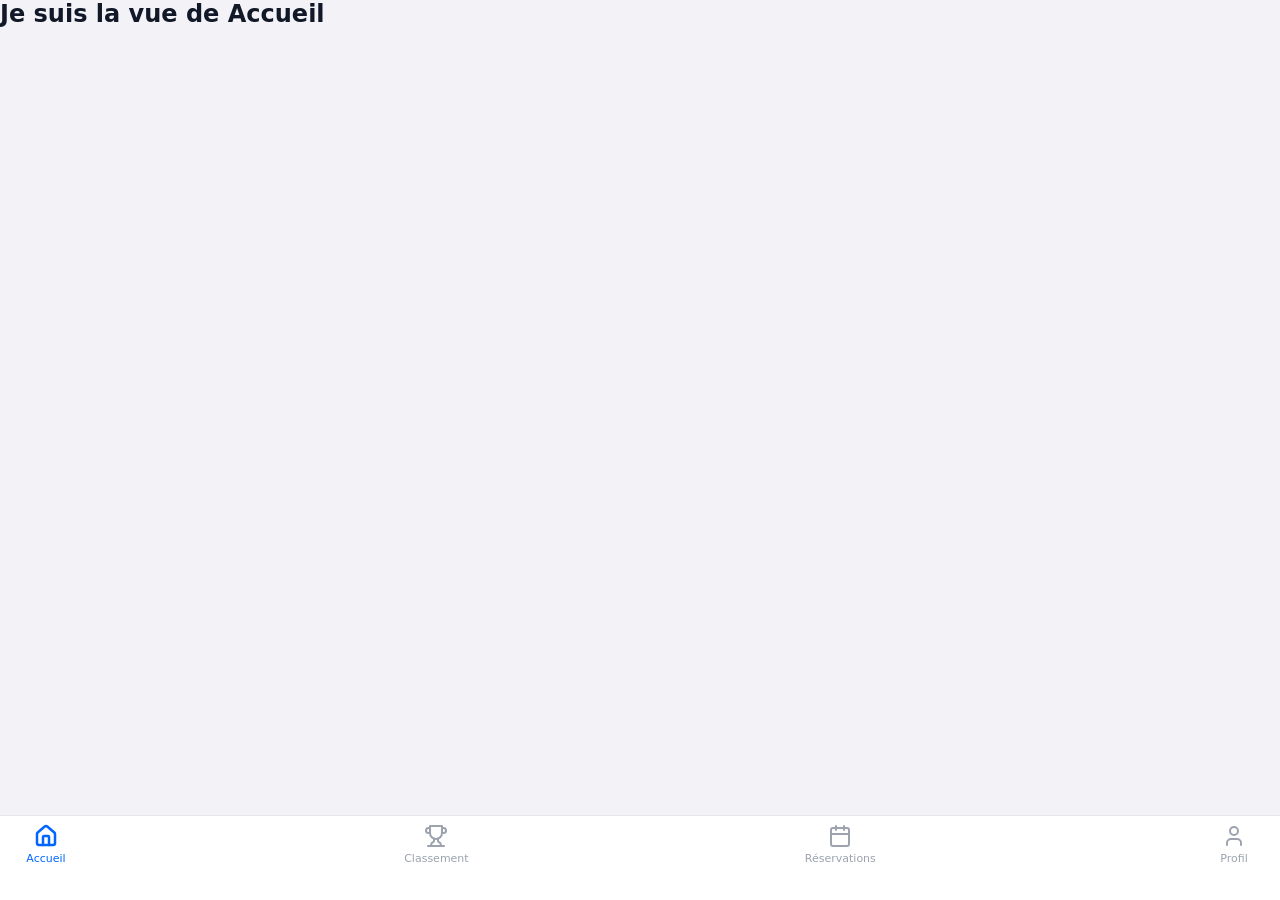
==== index.html @ cd6a135d "me cuesta una banda" ====
<!DOCTYPE html>
<html lang="fr">
<head>
    <meta charset="UTF-8">
    <meta name="viewport" content="width=device-width, initial-scale=1.0">
    <title>Televerie</title>
    <link rel="stylesheet" href="styles/global.css">
    <link rel="stylesheet" href="styles/bottom-nav.css">
    <link rel="stylesheet" href="styles/home.css">
    <link rel="stylesheet" href="styles/profile.css">
    <link rel="stylesheet" href="styles/ranking.css">
    <link rel="stylesheet" href="styles/reservations.css">
</head>
<body>

<main id="app-view-placeholder"></main>

<div id="bottom-nav-placeholder"></div>

<script src="js/app.js"></script>
<script src="js/home.js"></script>
<script src="js/profile.js"></script>
<script src="js/ranking.js"></script>
<script src="js/reservations.js"></script>
</body>
</html>
---- styles/global.css ----
:root {
  /* Brand Colors */
  --color-primary: #0066FF;
  
  /* Backgrounds */
  --color-bg-app: #F2F2F7; 
  --color-bg-surface: #ffffff; 
  
  /* Text */
  --color-text-primary: #111827; 
  --color-text-secondary: #4B5563; 
  
  /* ios native typography */
  --font-family-sans: system-ui, -apple-system, BlinkMacSystemFont, "Segoe UI", Roboto, sans-serif;
  --text-xs: 0.6875rem;
  --text-sm: 0.8125rem;
  --text-base: 0.875rem;
  --text-lg: 1.0625rem;
  --text-xl: 1.375rem;
  --text-2xl: 1.75rem;

  /* Edges */
  --radius-sm: 8px;        
  --radius-md: 14px;       
  --radius-lg: 16px;       
  --radius-xl: 28px;       
  --radius-full: 9999px;   

  /* Spacing */
  --space-1: 0.25rem;  
  --space-2: 0.5rem;   
  --space-3: 0.75rem;  
  --space-4: 1rem;     
  --space-6: 1.5rem;   
  --space-8: 2rem;     

  /* Text Muted */
  --color-text-muted: #9CA3AF;
  
  /* Borders  */
  --color-border-medium: #E5E7EB;


  /* Semantic Colors */
  --color-success: #2ECC71;
  --color-danger: #FF3B30;

  /* Font Weights */
  --font-weight-regular: 400;
  --font-weight-medium: 500;
  --font-weight-semibold: 600;
  --font-weight-bold: 700;

}

* {
    box-sizing: border-box;
    margin: 0;
    padding: 0;
    -webkit-tap-highlight-color: transparent;
}

body {
    background-color: var(--color-bg-app);
    font-family: var(--font-family-sans);
    color: var(--color-text-primary);
    min-height: 100vh;
    user-select: none; 
    -webkit-user-select: none;
    overscroll-behavior-y: none;
}

button {
    min-height: 44px; /* Tamaño mínimo táctil por accesibilidad en Apple */
    min-width: 44px;
    cursor: pointer;
    border: none;
    background: none;
    font-family: inherit;
    color: inherit;
}
---- styles/bottom-nav.css ----
/* css/bottom-nav.css */
.bottom-nav {
    position: fixed;
    bottom: 0;
    left: 0;
    right: 0;
    background-color: rgba(255, 255, 255, 0.95); 
    backdrop-filter: blur(24px);
    -webkit-backdrop-filter: blur(24px);
    border-top: 1px solid var(--color-border-medium);
    padding-top: var(--space-2);
    padding-bottom: var(--space-8); 
    z-index: 50;
}

.bottom-nav__container {
    display: flex;
    align-items: center;
    justify-content: space-between; /* Distribuye hacia los bordes */
    padding-left: var(--space-6);
    padding-right: var(--space-6);
}

.bottom-nav__item {
    display: flex;
    flex-direction: column;
    align-items: center;
    gap: var(--space-1);
    background: transparent;
    border: none;
    cursor: pointer;
    color: var(--color-text-muted); 
    transition: color 0.2s ease;
}

.bottom-nav__item svg {
    width: 24px;
    height: 24px;
}

.bottom-nav__item span {
    font-size: var(--text-xs); 
    font-weight: var(--font-weight-medium);
}

.bottom-nav__item:hover {
    color: var(--color-text-secondary); 
}

.bottom-nav__item--active {
    color: var(--color-primary); 
    font-weight: var(--font-weight-semibold);
}
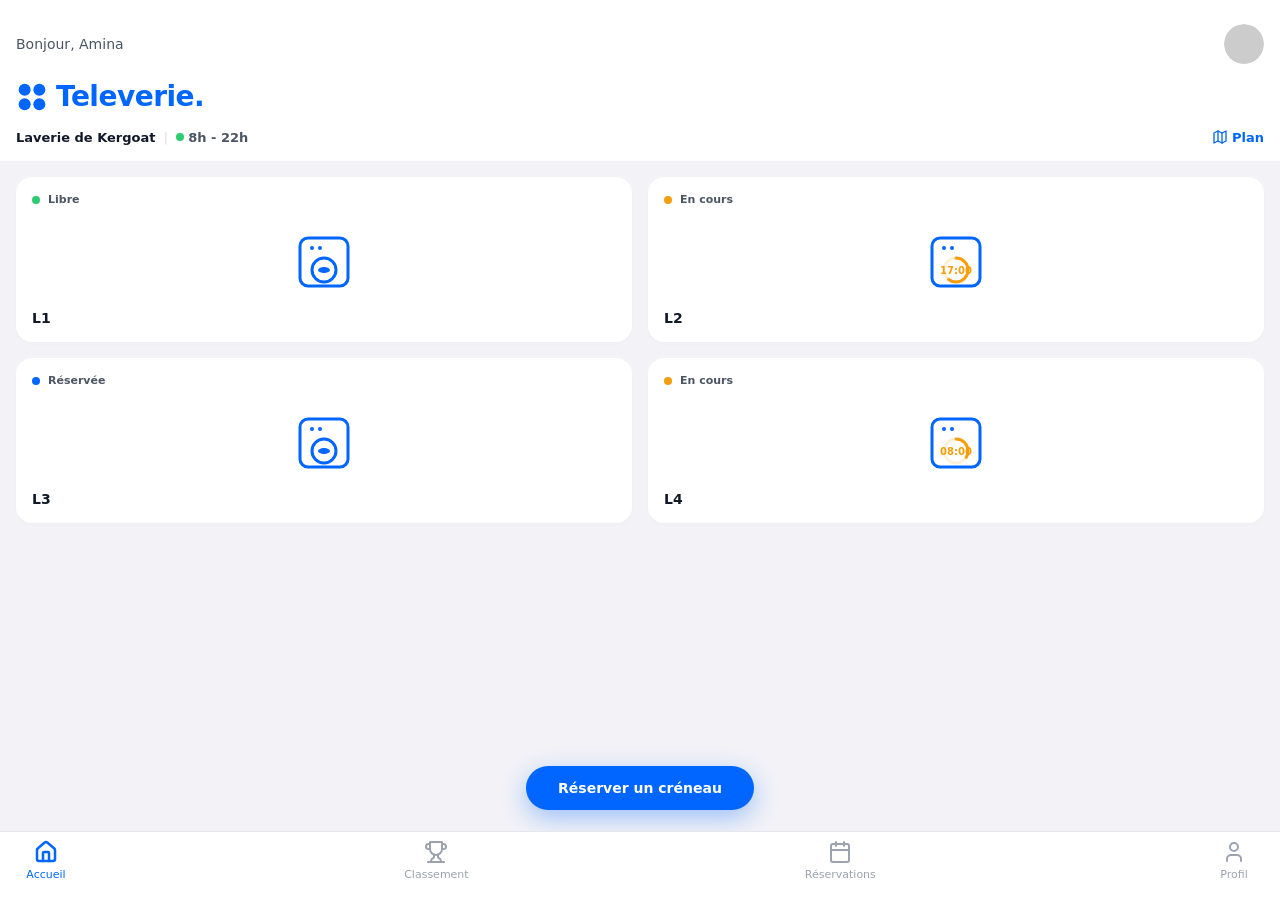
==== commit 4f709d17: "Rankings Tab V1.1" ====
--- a/index.html
+++ b/index.html
@@ -6,10 +6,10 @@
     <title>Televerie</title>
     <link rel="stylesheet" href="styles/global.css">
     <link rel="stylesheet" href="styles/bottom-nav.css">
-    <link rel="stylesheet" href="styles/home.css">
-    <link rel="stylesheet" href="styles/profile.css">
-    <link rel="stylesheet" href="styles/ranking.css">
-    <link rel="stylesheet" href="styles/reservations.css">
+    <link rel="stylesheet" href="styles/views/home.css">
+    <link rel="stylesheet" href="styles/views/profile.css">
+    <link rel="stylesheet" href="styles/views/ranking.css">
+    <link rel="stylesheet" href="styles/views/reservations.css">
 </head>
 <body>
 
@@ -17,10 +17,11 @@
 
 <div id="bottom-nav-placeholder"></div>
 
+<script src="js/views/ranking.js"></script>
 <script src="js/app.js"></script>
-<script src="js/home.js"></script>
-<script src="js/profile.js"></script>
-<script src="js/ranking.js"></script>
-<script src="js/reservations.js"></script>
+<script src="js/views/home.js"></script>
+<script src="js/views/profile.js"></script>
+<script src="js/views/ranking.js"></script>
+<script src="js/views/reservations.js"></script>
 </body>
 </html>
--- a/styles/bottom-nav.css
+++ b/styles/bottom-nav.css
@@ -4,12 +4,14 @@
     bottom: 0;
     left: 0;
     right: 0;
-    background-color: rgba(255, 255, 255, 0.95); 
+    background-color: rgba(255, 255, 255, 0.95);
     backdrop-filter: blur(24px);
     -webkit-backdrop-filter: blur(24px);
     border-top: 1px solid var(--color-border-medium);
+    
+    /* Esto es lo que rellena el espacio en blanco hasta abajo */
     padding-top: var(--space-2);
-    padding-bottom: var(--space-8); 
+    padding-bottom: calc(var(--space-4) + env(safe-area-inset-bottom, 20px)); 
     z-index: 50;
 }
 
--- a/styles/views/home.css
+++ b/styles/views/home.css
@@ -0,0 +1,165 @@
+:root {
+  --color-orange: #F59E0B; 
+}
+
+/* estructura general */
+.view-home {
+  display: flex;
+  flex-direction: column;
+  height: 100vh;
+  padding-bottom: 90px; 
+}
+
+/* -header */
+.home-header {
+  background-color: var(--color-bg-surface);
+  padding: var(--space-6) var(--space-4) var(--space-4);
+  
+}
+
+.header-user {
+  display: flex;
+  justify-content: space-between;
+  align-items: center;
+  margin-bottom: var(--space-4);
+}
+
+.greeting {
+  color: var(--color-text-secondary);
+  font-size: var(--text-base);
+  font-weight: var(--font-weight-medium);
+}
+
+.avatar {
+  width: 40px;
+  height: 40px;
+  border-radius: var(--radius-full);
+  object-fit: cover;
+}
+
+.header-brand {
+  display: flex;
+  align-items: center;
+  gap: var(--space-2);
+  margin-bottom: var(--space-4);
+}
+
+.brand-name {
+  color: var(--color-primary);
+  font-size: var(--text-2xl);
+  font-weight: var(--font-weight-bold);
+  letter-spacing: -0.5px;
+}
+
+.header-location {
+  display: flex;
+  align-items: center;
+  gap: var(--space-2);
+  font-size: var(--text-sm);
+  font-weight: var(--font-weight-semibold);
+  color: var(--color-text-primary);
+}
+
+.location-divider {
+  color: var(--color-border-medium);
+}
+
+.location-time {
+  color: var(--color-text-secondary);
+  display: flex;
+  align-items: center;
+  gap: 4px;
+}
+
+.location-map {
+  margin-left: auto;
+  color: var(--color-primary);
+  text-decoration: none;
+  display: flex;
+  align-items: center;
+  gap: 4px;
+}
+
+/* datos de estado */
+.status-dot {
+  width: 8px;
+  height: 8px;
+  border-radius: var(--radius-full);
+  display: inline-block;
+}
+.dot-green { background-color: var(--color-success); }
+.dot-orange { background-color: var(--color-orange); }
+.dot-blue { background-color: var(--color-primary); }
+
+/* grilla */
+.home-main {
+  background-color: var(--color-bg-app);
+  flex: 1;
+  padding: var(--space-4);
+  position: relative;
+}
+
+.machines-grid {
+  display: grid;
+  grid-template-columns: repeat(2, 1fr);
+  gap: var(--space-4);
+}
+
+.machine-card {
+  background-color: var(--color-bg-surface);
+  border-radius: var(--radius-lg);
+  padding: var(--space-4);
+  display: flex;
+  flex-direction: column;
+  box-shadow: 0 2px 4px rgba(0,0,0,0.02);
+}
+
+.machine-status {
+  display: flex;
+  align-items: center;
+  gap: var(--space-2);
+  font-size: var(--text-xs);
+  font-weight: var(--font-weight-semibold);
+  color: var(--color-text-secondary);
+  margin-bottom: var(--space-6);
+}
+
+.machine-icon {
+  display: flex;
+  justify-content: center;
+  margin-bottom: var(--space-4);
+}
+
+.machine-name {
+  font-size: var(--text-base);
+  font-weight: var(--font-weight-semibold);
+  color: var(--color-text-primary);
+}
+
+/* boton flotante */
+.cta-container {
+  position: fixed;
+  bottom: 90px; 
+  left: 0;
+  width: 100%;
+  display: flex;
+  justify-content: center;
+  pointer-events: none; 
+}
+
+.btn-primary-pill {
+  pointer-events: auto;
+  background-color: var(--color-primary);
+  color: #ffffff;
+  font-size: var(--text-base);
+  font-weight: var(--font-weight-semibold);
+  padding: 14px 32px;
+  border-radius: var(--radius-xl);
+  box-shadow: 0 8px 24px rgba(0, 102, 255, 0.35); 
+  transition: transform 0.1s ease, box-shadow 0.1s ease;
+}
+
+.btn-primary-pill:active {
+  transform: scale(0.96);
+  box-shadow: 0 4px 12px rgba(0, 102, 255, 0.35);
+}
--- a/styles/views/profile.css
+++ b/styles/views/profile.css
@@ -0,0 +1,182 @@
+.profile-container {
+    padding: var(--space-4) var(--space-6) 100px; /* Padding bottom para la navbar */
+    display: flex;
+    flex-direction: column;
+    gap: var(--space-6);
+}
+
+/* Header */
+.profile-header {
+    display: flex;
+    justify-content: space-between;
+    align-items: center;
+    margin-top: var(--space-4);
+}
+.profile-header__subtitle {
+    font-size: var(--text-xs);
+    color: var(--color-text-muted);
+    font-weight: var(--font-weight-bold);
+    letter-spacing: 0.05em;
+}
+.profile-header__title {
+    font-size: var(--text-2xl);
+    font-weight: var(--font-weight-bold);
+    color: var(--color-text-primary);
+}
+.profile-header__bell {
+    background: var(--color-bg-surface);
+    border: 1px solid var(--color-border-medium);
+    border-radius: var(--radius-full);
+    width: 44px;
+    height: 44px;
+    display: flex;
+    align-items: center;
+    justify-content: center;
+    color: var(--color-text-secondary);
+}
+
+/* User Info */
+.profile-user {
+    display: flex;
+    align-items: center;
+    gap: var(--space-4);
+}
+.profile-user__avatar-wrapper {
+    width: 80px;
+    height: 80px;
+    border-radius: var(--radius-full);
+    border: 3px solid var(--color-primary);
+    padding: 2px;
+}
+.profile-user__avatar {
+    width: 100%;
+    height: 100%;
+    border-radius: var(--radius-full);
+    object-fit: cover;
+}
+.profile-user__details {
+    display: flex;
+    flex-direction: column;
+    gap: var(--space-2);
+    flex: 1;
+}
+.profile-user__field {
+    background: var(--color-bg-surface);
+    border: 1px solid rgba(229, 231, 235, 0.5);
+    padding: var(--space-2) var(--space-3);
+    border-radius: var(--radius-md);
+    font-size: var(--text-sm);
+    color: var(--color-text-secondary);
+}
+.profile-user__field--bold {
+    font-weight: var(--font-weight-bold);
+    color: var(--color-text-primary);
+}
+
+/* Score */
+.profile-score {
+    background-color: #f0f7ff; /* Azul muy claro */
+    border-radius: var(--radius-lg);
+    padding: var(--space-4);
+    display: flex;
+    justify-content: space-between;
+    align-items: center;
+}
+.profile-score__label {
+    font-size: var(--text-xs);
+    font-weight: var(--font-weight-bold);
+    color: var(--color-primary);
+    letter-spacing: 0.05em;
+}
+.profile-score__badge {
+    background: var(--color-bg-surface);
+    color: var(--color-primary);
+    font-weight: var(--font-weight-bold);
+    font-size: var(--text-lg);
+    padding: var(--space-2) var(--space-4);
+    border-radius: var(--radius-full);
+    box-shadow: 0 2px 4px rgba(0,0,0,0.05);
+}
+
+/* Ranking */
+.profile-ranking {
+    background: var(--color-bg-surface);
+    border-radius: var(--radius-lg);
+    overflow: hidden;
+    box-shadow: 0 2px 8px rgba(0,0,0,0.02);
+}
+.profile-ranking__item {
+    display: flex;
+    align-items: center;
+    padding: var(--space-3) var(--space-4);
+    gap: var(--space-4);
+    border-bottom: 1px solid var(--color-border-medium);
+}
+.profile-ranking__item:last-child {
+    border-bottom: none;
+}
+.profile-ranking__item--active {
+    background-color: #1a202c; /* Oscuro */
+    color: var(--color-bg-surface);
+}
+.profile-ranking__pos {
+    font-size: var(--text-sm);
+    color: var(--color-text-muted);
+    width: 20px;
+}
+.profile-ranking__img {
+    width: 32px;
+    height: 32px;
+    border-radius: var(--radius-full);
+    object-fit: cover;
+}
+.profile-ranking__name {
+    flex: 1;
+    font-size: var(--text-sm);
+    font-weight: var(--font-weight-medium);
+}
+.profile-ranking__pts {
+    font-size: var(--text-sm);
+    font-weight: var(--font-weight-bold);
+}
+.profile-ranking__item--active .profile-ranking__pts {
+    color: var(--color-bg-surface);
+}
+.text-blue { color: var(--color-primary); }
+
+/* Menu */
+.profile-menu {
+    display: flex;
+    flex-direction: column;
+}
+.profile-menu__item {
+    display: flex;
+    justify-content: space-between;
+    align-items: center;
+    padding: var(--space-4) 0;
+    font-size: var(--text-sm);
+    font-weight: var(--font-weight-medium);
+    color: var(--color-text-secondary);
+    border-bottom: 1px solid var(--color-border-medium);
+    width: 100%;
+}
+.profile-menu__item svg {
+    color: var(--color-text-muted);
+}
+
+/* Logout */
+.profile-logout-wrapper {
+    margin-top: var(--space-4);
+}
+.profile-logout {
+    display: flex;
+    align-items: center;
+    gap: var(--space-3);
+    width: 100%;
+    background: var(--color-bg-surface);
+    padding: var(--space-4);
+    border-radius: var(--radius-lg);
+    font-weight: var(--font-weight-bold);
+    color: var(--color-text-primary);
+    box-shadow: 0 2px 8px rgba(0,0,0,0.02);
+}
--- a/styles/views/ranking.css
+++ b/styles/views/ranking.css
@@ -0,0 +1,198 @@
+.ranking {
+  display: flex;
+  flex-direction: column;
+  height: 100%;
+  padding-bottom: 6rem; /* Espacio para el bottom-nav */
+}
+
+.ranking__header {
+  background-color: var(--color-bg-surface);
+  padding-top: max(var(--space-8), env(safe-area-inset-top)); /* Soporte para el Notch de iOS */
+  padding-bottom: var(--space-6);
+  padding-left: var(--space-6);
+  padding-right: var(--space-6);
+  box-shadow: 0 1px 2px rgba(0, 0, 0, 0.05);
+}
+
+.ranking__title {
+  font-size: var(--text-2xl);
+  font-weight: var(--font-weight-bold);
+  color: var(--color-text-primary);
+}
+
+.ranking__score-section {
+  padding: var(--space-6) var(--space-6) 0 var(--space-6);
+}
+
+.ranking__score-card {
+  background-color: var(--color-bg-surface);
+  border-radius: 20px;
+  padding: var(--space-8);
+  box-shadow: 0 2px 12px rgba(0,0,0,0.05);
+  margin-bottom: var(--space-6);
+  display: flex;
+  flex-direction: column;
+  align-items: center;
+}
+
+.ranking__gauge-container {
+  position: relative;
+  width: 12rem; 
+  height: 12rem;
+  margin-bottom: var(--space-6);
+}
+
+.ranking__gauge-svg {
+  width: 100%;
+  height: 100%;
+  transform: rotate(-90deg);
+}
+
+.ranking__gauge-bg {
+  fill: none;
+  stroke: var(--color-bg-app);
+  stroke-width: 16;
+}
+
+.ranking__gauge-progress {
+  fill: none;
+  stroke: var(--color-primary);
+  stroke-width: 16;
+  stroke-linecap: round;
+  stroke-dasharray: 0 534; 
+  transition: stroke-dasharray 1s ease-out; /* Animación fluida de la barra */
+}
+
+.ranking__score-content {
+  position: absolute;
+  inset: 0;
+  display: flex;
+  flex-direction: column;
+  align-items: center;
+  justify-content: center;
+}
+
+.ranking__score-value {
+  font-size: 3rem; /* Equivalente a 48px */
+  font-weight: var(--font-weight-bold);
+  color: var(--color-text-primary);
+  line-height: 1;
+}
+
+.ranking__score-label {
+  font-size: var(--text-md);
+  color: var(--color-text-muted);
+}
+
+.ranking__score-message {
+  font-size: var(--text-md);
+  color: var(--color-text-secondary);
+  text-align: center;
+}
+
+.ranking__leaderboard {
+  padding: 0 var(--space-6) var(--space-6) var(--space-6);
+}
+
+.ranking__leaderboard-title {
+  font-size: 1.25rem; 
+  font-weight: var(--font-weight-bold);
+  color: var(--color-text-primary);
+  margin-bottom: var(--space-4);
+}
+
+.ranking__list {
+  display: flex;
+  flex-direction: column;
+  gap: var(--space-2);
+}
+
+.ranking__item {
+  border-radius: var(--radius-lg);
+  padding: var(--space-4);
+  display: flex;
+  align-items: center;
+  gap: var(--space-4);
+  background-color: var(--color-bg-surface);
+  box-shadow: 0 2px 12px rgba(0,0,0,0.05);
+  transition: transform 0.2s ease;
+}
+
+.ranking__item--current {
+  background-color: var(--color-text-primary);
+  color: var(--color-bg-surface);
+  box-shadow: 0 4px 16px rgba(0,0,0,0.15);
+}
+
+.ranking__item-badge {
+  flex-shrink: 0;
+  width: 2.5rem; 
+  height: 2.5rem;
+  border-radius: var(--radius-full);
+  display: flex;
+  align-items: center;
+  justify-content: center;
+  font-weight: var(--font-weight-bold);
+  font-size: var(--text-md);
+  background-color: var(--color-bg-app);
+  color: var(--color-text-secondary);
+}
+
+/* Gradientes extraídos del diseño original */
+.ranking__item-badge--1 { background: linear-gradient(135deg, #FFD700 0%, #FFA500 100%); color: white; }
+.ranking__item-badge--2 { background: linear-gradient(135deg, #C0C0C0 0%, #808080 100%); color: white; }
+.ranking__item-badge--3 { background: linear-gradient(135deg, #CD7F32 0%, #8B4513 100%); color: white; }
+.ranking__item-badge--current { background-color: var(--color-primary); color: white; }
+
+.ranking__item-avatar-wrapper {
+  width: 3rem; 
+  height: 3rem;
+  border-radius: var(--radius-full);
+  overflow: hidden;
+  box-shadow: 0 0 0 2px rgba(255,255,255,0.2);
+}
+
+.ranking__item-avatar {
+  width: 100%;
+  height: 100%;
+  object-fit: cover;
+}
+
+.ranking__item-info {
+  flex: 1;
+  min-width: 0;
+}
+
+.ranking__item-name {
+  font-weight: var(--font-weight-semibold);
+  font-size: var(--text-md);
+  white-space: nowrap;
+  overflow: hidden;
+  text-overflow: ellipsis;
+}
+
+.ranking__item:not(.ranking__item--current) .ranking__item-name {
+  color: var(--color-text-primary);
+}
+
+.ranking__item-residence {
+  font-size: var(--text-sm);
+  white-space: nowrap;
+  overflow: hidden;
+  text-overflow: ellipsis;
+  color: var(--color-text-muted);
+}
+
+.ranking__item--current .ranking__item-residence {
+  color: #D1D5DB; 
+}
+
+.ranking__item-score {
+  font-weight: var(--font-weight-bold);
+  font-size: var(--text-lg);
+  color: var(--color-primary);
+}
+
+.ranking__item--current .ranking__item-score {
+  color: var(--color-bg-surface);
+}
--- a/styles/views/reservations.css
+++ b/styles/views/reservations.css
@@ -0,0 +1,404 @@
+.reservations-view {
+    width: 100%;
+    min-height: 100dvh;
+    padding:
+        var(--space-6)
+        var(--space-4)
+        calc(7rem + env(safe-area-inset-bottom, 20px));
+    background-color: var(--color-bg-app);
+}
+
+.reservations-view__content {
+    width: 100%;
+    max-width: 430px;
+    margin: 0 auto;
+}
+
+.reservations-view__header {
+    margin-bottom: var(--space-4);
+}
+
+.reservations-view__title {
+    font-size: var(--text-2xl);
+    line-height: 1.15;
+    font-weight: var(--font-weight-bold);
+    color: var(--color-text-primary);
+}
+
+.reservations-card {
+    background-color: var(--color-bg-surface);
+    border-radius: var(--radius-xl);
+    padding: var(--space-6);
+    box-shadow: 0 8px 24px rgba(17, 24, 39, 0.06);
+}
+
+.reservations-card + .reservations-card {
+    margin-top: var(--space-4);
+}
+
+.reservations-card--highlight {
+    background: linear-gradient(135deg, #0f1f3d 0%, #1f314f 100%);
+    color: #ffffff;
+}
+
+.reservations-card__header {
+    display: flex;
+    align-items: baseline;
+    justify-content: space-between;
+    gap: var(--space-3);
+    margin-bottom: var(--space-4);
+}
+
+.reservations-card__title {
+    font-size: var(--text-xl);
+    line-height: 1.2;
+    font-weight: var(--font-weight-bold);
+    color: var(--color-text-primary);
+}
+
+.reservations-card--highlight .reservations-card__title {
+    color: #ffffff;
+}
+
+.reservations-card__subtitle {
+    flex-shrink: 0;
+    font-size: var(--text-sm);
+    line-height: 1.2;
+    color: var(--color-text-muted);
+}
+
+.reservations-card__eyebrow {
+    display: flex;
+    align-items: center;
+    gap: var(--space-2);
+    margin-bottom: var(--space-3);
+    font-size: var(--text-base);
+    color: rgba(255, 255, 255, 0.78);
+}
+
+.reservations-card__eyebrow-icon {
+    display: inline-flex;
+    width: 18px;
+    height: 18px;
+    color: var(--color-primary);
+    flex-shrink: 0;
+}
+
+.reservations-card__eyebrow-icon svg {
+    width: 100%;
+    height: 100%;
+}
+
+.reservations-card__meta {
+    font-size: var(--text-base);
+    line-height: 1.35;
+    color: rgba(255, 255, 255, 0.78);
+}
+
+.reservations-countdown {
+    display: flex;
+    align-items: flex-end;
+    gap: var(--space-2);
+    margin-bottom: var(--space-3);
+}
+
+.reservations-countdown__value {
+    font-size: clamp(2.5rem, 8vw, 3.4rem);
+    line-height: 0.95;
+    font-weight: 800;
+    letter-spacing: -0.04em;
+}
+
+.reservations-countdown__unit {
+    padding-bottom: 0.45rem;
+    font-size: var(--text-lg);
+    line-height: 1;
+    color: rgba(255, 255, 255, 0.72);
+}
+
+.reservations-calendar {
+    width: 100%;
+}
+
+.reservations-calendar__weekdays,
+.reservations-calendar__grid {
+    display: grid;
+    grid-template-columns: repeat(7, minmax(0, 1fr));
+    gap: 0.375rem;
+}
+
+.reservations-calendar__weekdays {
+    margin-bottom: 0.375rem;
+}
+
+.reservations-calendar__weekdays span {
+    text-align: center;
+    font-size: var(--text-sm);
+    line-height: 1.2;
+    color: var(--color-text-secondary);
+}
+
+.reservations-calendar__empty {
+    aspect-ratio: 1 / 1;
+    width: 100%;
+}
+
+.reservations-calendar__day {
+    width: 100%;
+    max-width: none;
+    min-width: 0;
+    min-height: 0;
+    height: auto;
+    aspect-ratio: 1 / 1;
+    border-radius: 12px;
+    display: inline-flex;
+    align-items: center;
+    justify-content: center;
+    font-size: var(--text-base);
+    font-weight: var(--font-weight-semibold);
+    line-height: 1;
+    color: #26405f;
+    background-color: transparent;
+    transition: transform 0.15s ease, background-color 0.15s ease, color 0.15s ease, box-shadow 0.15s ease;
+}
+
+.reservations-calendar__day:hover:not(:disabled) {
+    transform: translateY(-1px);
+}
+
+.reservations-calendar__day:disabled {
+    cursor: not-allowed;
+}
+
+.reservations-calendar__day.is-selected:not(.is-recommended):not(.is-unavailable) {
+    background-color: #eef2f8;
+    color: var(--color-text-primary);
+    box-shadow: inset 0 0 0 1px #d7deea;
+}
+
+.reservations-calendar__day.is-recommended {
+    background-color: var(--color-primary);
+    color: #ffffff;
+}
+
+.reservations-calendar__day.is-unavailable {
+    background-color: var(--color-danger);
+    color: #ffffff;
+}
+
+.reservations-legend {
+    display: flex;
+    flex-direction: column;
+    gap: var(--space-2);
+    margin-top: var(--space-4);
+    padding-top: var(--space-4);
+    border-top: 1px solid var(--color-border-medium);
+}
+
+.reservations-legend__item {
+    display: flex;
+    align-items: center;
+    gap: var(--space-2);
+    font-size: var(--text-base);
+    line-height: 1.3;
+    color: var(--color-text-secondary);
+}
+
+.reservations-legend__dot {
+    width: 10px;
+    height: 10px;
+    border-radius: 3px;
+    flex-shrink: 0;
+}
+
+.reservations-legend__dot--recommended {
+    background-color: var(--color-primary);
+}
+
+.reservations-legend__dot--unavailable {
+    background-color: var(--color-danger);
+}
+
+.reservations-demand {
+    display: grid;
+    grid-template-columns: repeat(7, minmax(0, 1fr));
+    gap: 0.375rem;
+    align-items: end;
+    min-height: 12.5rem;
+}
+
+.reservations-demand__column {
+    display: flex;
+    flex-direction: column;
+    align-items: center;
+    gap: 0.375rem;
+}
+
+.reservations-demand__value {
+    min-height: 1rem;
+    font-size: var(--text-sm);
+    line-height: 1;
+    color: var(--color-text-muted);
+}
+
+.reservations-demand__bar-wrap {
+    width: 100%;
+    height: 8rem;
+    display: flex;
+    align-items: flex-end;
+    justify-content: center;
+}
+
+.reservations-demand__bar {
+    width: 100%;
+    max-width: 28px;
+    min-height: 18px;
+    border-radius: 12px 12px 0 0;
+    background-color: #dce8ff;
+}
+
+.reservations-demand__bar.is-peak {
+    background-color: var(--color-primary);
+}
+
+.reservations-demand__label {
+    font-size: var(--text-base);
+    line-height: 1;
+    color: var(--color-text-secondary);
+}
+
+.reservations-history {
+    display: flex;
+    flex-direction: column;
+    gap: var(--space-4);
+}
+
+.reservations-history__item {
+    display: grid;
+    grid-template-columns: auto minmax(0, 1fr) auto;
+    gap: var(--space-3);
+    align-items: center;
+}
+
+.reservations-history__icon {
+    width: 42px;
+    height: 42px;
+    border-radius: 9999px;
+    background-color: #f1f3f7;
+    color: #5d677b;
+    display: flex;
+    align-items: center;
+    justify-content: center;
+    flex-shrink: 0;
+}
+
+.reservations-history__icon svg {
+    width: 22px;
+    height: 22px;
+}
+
+.reservations-history__main {
+    min-width: 0;
+}
+
+.reservations-history__title-row {
+    display: flex;
+    align-items: baseline;
+    gap: 0.35rem;
+    flex-wrap: wrap;
+    margin-bottom: 0.25rem;
+}
+
+.reservations-history__machine {
+    font-size: var(--text-lg);
+    line-height: 1.1;
+    font-weight: var(--font-weight-bold);
+    color: var(--color-text-primary);
+}
+
+.reservations-history__duration {
+    font-size: var(--text-base);
+    line-height: 1.2;
+    color: var(--color-text-secondary);
+}
+
+.reservations-history__date {
+    font-size: var(--text-base);
+    line-height: 1.3;
+    color: #7b86a0;
+}
+
+.reservations-history__side {
+    text-align: right;
+    flex-shrink: 0;
+}
+
+.reservations-history__price {
+    margin-bottom: 0.25rem;
+    font-size: var(--text-lg);
+    line-height: 1.1;
+    font-weight: var(--font-weight-bold);
+    color: var(--color-text-primary);
+}
+
+.reservations-history__status {
+    display: inline-flex;
+    align-items: center;
+    gap: 0.25rem;
+    font-size: var(--text-base);
+    line-height: 1.2;
+    font-weight: var(--font-weight-semibold);
+}
+
+.reservations-history__status svg {
+    width: 16px;
+    height: 16px;
+}
+
+.reservations-history__status.is-done {
+    color: var(--color-success);
+}
+
+.reservations-history__status.is-cancelled {
+    color: var(--color-danger);
+}
+
+@media (max-width: 390px) {
+    .reservations-view {
+        padding-left: 0.875rem;
+        padding-right: 0.875rem;
+    }
+
+    .reservations-card {
+        padding: 1.125rem;
+    }
+
+    .reservations-card__title {
+        font-size: 1.25rem;
+    }
+
+    .reservations-card__subtitle {
+        font-size: 0.75rem;
+    }
+
+    .reservations-calendar__weekdays,
+    .reservations-calendar__grid,
+    .reservations-demand {
+        gap: 0.25rem;
+    }
+
+    .reservations-history__item {
+        grid-template-columns: 38px minmax(0, 1fr) auto;
+        gap: 0.625rem;
+    }
+
+    .reservations-history__icon {
+        width: 38px;
+        height: 38px;
+    }
+
+    .reservations-history__icon svg {
+        width: 20px;
+        height: 20px;
+    }
+}
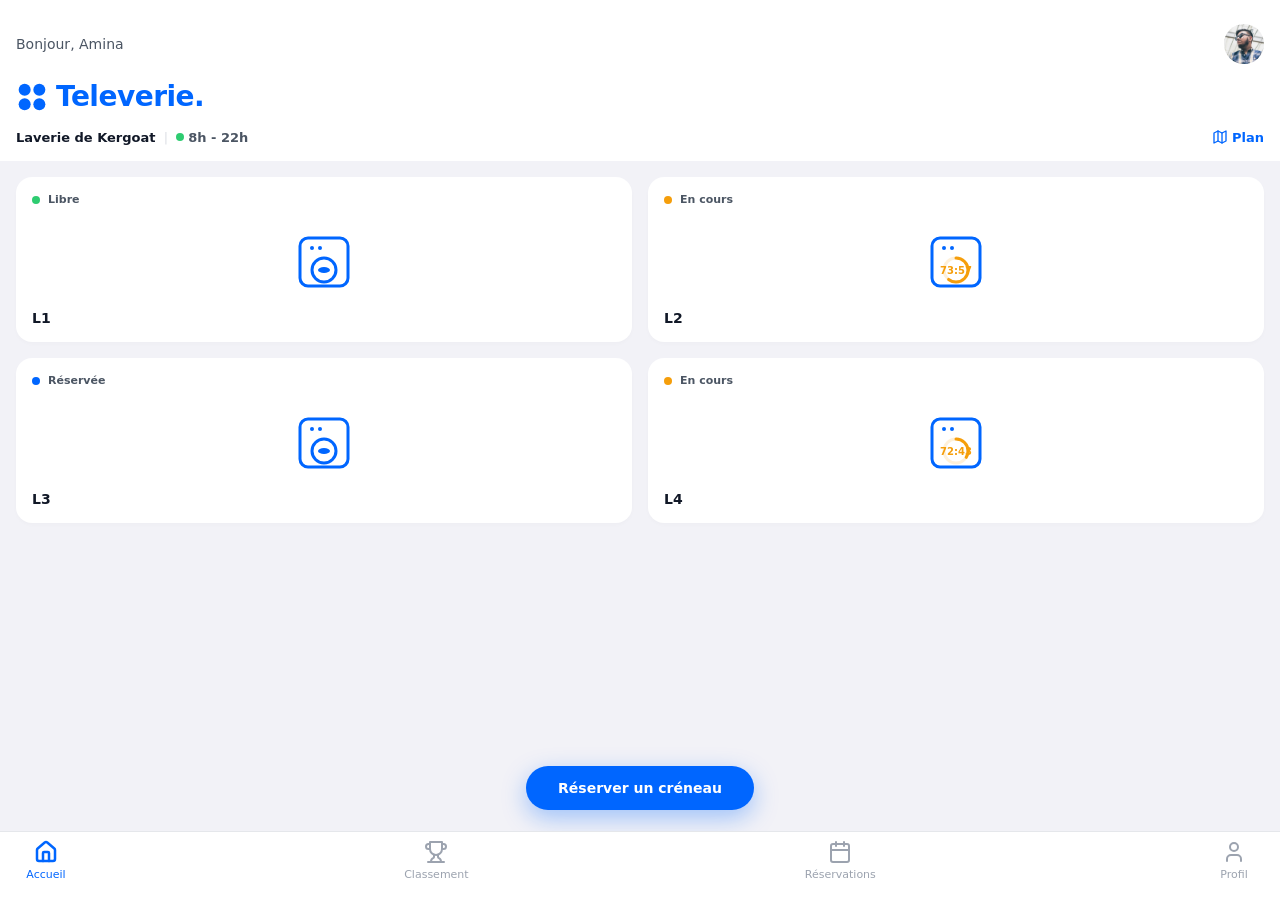
==== commit fb949bd7: "index y app cambiados" ====
--- a/index.html
+++ b/index.html
@@ -4,6 +4,7 @@
     <meta charset="UTF-8">
     <meta name="viewport" content="width=device-width, initial-scale=1.0">
     <title>Televerie</title>
+
     <link rel="stylesheet" href="styles/global.css">
     <link rel="stylesheet" href="styles/bottom-nav.css">
     <link rel="stylesheet" href="styles/views/home.css">
@@ -12,16 +13,14 @@
     <link rel="stylesheet" href="styles/views/reservations.css">
 </head>
 <body>
+    <main id="app-view-placeholder"></main>
+    <div id="bottom-nav-placeholder"></div>
 
-<main id="app-view-placeholder"></main>
-
-<div id="bottom-nav-placeholder"></div>
-
-<script src="js/views/ranking.js"></script>
-<script src="js/app.js"></script>
-<script src="js/views/home.js"></script>
-<script src="js/views/profile.js"></script>
-<script src="js/views/ranking.js"></script>
-<script src="js/views/reservations.js"></script>
+    <script src="js/views/home.js"></script>
+    <script src="js/views/profile.js"></script>
+    <script src="js/views/ranking.js"></script>
+    <script src="js/services/reservations.service.js"></script>
+    <script src="js/views/reservations.js"></script>
+    <script src="js/app.js"></script>
 </body>
-</html>
+</html>
--- a/styles/global.css
+++ b/styles/global.css
@@ -78,4 +78,14 @@
     background: none;
     font-family: inherit;
     color: inherit;
-}+}
+
+/* Ocultar la barra de desplazamiento globalmente */
+* {
+    -ms-overflow-style: none;  /* Para Internet Explorer y Edge antiguo */
+    scrollbar-width: none;     /* Para Firefox */
+}
+
+*::-webkit-scrollbar {
+    display: none;             /* Para Chrome, Safari, Opera y navegadores móviles */
+}
--- a/styles/views/reservations.css
+++ b/styles/views/reservations.css
@@ -1,3 +1,7 @@
+body.reservations-modal-open {
+    overflow: hidden;
+}
+
 .reservations-view {
     width: 100%;
     min-height: 100dvh;
@@ -41,6 +45,10 @@
     color: #ffffff;
 }
 
+.reservations-card--clickable {
+    cursor: pointer;
+}
+
 .reservations-card__header {
     display: flex;
     align-items: baseline;
@@ -56,15 +64,12 @@
     color: var(--color-text-primary);
 }
 
-.reservations-card--highlight .reservations-card__title {
-    color: #ffffff;
-}
-
 .reservations-card__subtitle {
     flex-shrink: 0;
     font-size: var(--text-sm);
     line-height: 1.2;
     color: var(--color-text-muted);
+    text-transform: capitalize;
 }
 
 .reservations-card__eyebrow {
@@ -102,6 +107,10 @@
     margin-bottom: var(--space-3);
 }
 
+.reservations-countdown.is-empty {
+    align-items: center;
+}
+
 .reservations-countdown__value {
     font-size: clamp(2.5rem, 8vw, 3.4rem);
     line-height: 0.95;
@@ -109,6 +118,12 @@
     letter-spacing: -0.04em;
 }
 
+.reservations-countdown.is-empty .reservations-countdown__value {
+    font-size: clamp(1.5rem, 6vw, 2rem);
+    line-height: 1.2;
+    letter-spacing: -0.02em;
+}
+
 .reservations-countdown__unit {
     padding-bottom: 0.45rem;
     font-size: var(--text-lg);
@@ -121,33 +136,46 @@
 }
 
 .reservations-calendar__weekdays,
-.reservations-calendar__grid {
+.reservations-calendar__grid,
+.reservations-picker__weekdays,
+.reservations-picker__calendar-grid {
     display: grid;
     grid-template-columns: repeat(7, minmax(0, 1fr));
     gap: 0.375rem;
 }
 
-.reservations-calendar__weekdays {
+.reservations-calendar__weekdays,
+.reservations-picker__weekdays {
     margin-bottom: 0.375rem;
 }
 
-.reservations-calendar__weekdays span {
+.reservations-calendar__weekdays span,
+.reservations-picker__weekdays span {
     text-align: center;
     font-size: var(--text-sm);
     line-height: 1.2;
     color: var(--color-text-secondary);
 }
 
-.reservations-calendar__empty {
+.reservations-calendar__empty,
+.reservations-picker__calendar-empty {
     aspect-ratio: 1 / 1;
     width: 100%;
 }
 
-.reservations-calendar__day {
-    width: 100%;
-    max-width: none;
+.reservations-calendar__day,
+.reservations-picker__day,
+.reservations-time-slots__item,
+.reservations-picker__month-button,
+.reservations-button,
+.reservations-modal__close {
     min-width: 0;
     min-height: 0;
+}
+
+.reservations-calendar__day {
+    width: 100%;
+    max-width: none;
     height: auto;
     aspect-ratio: 1 / 1;
     border-radius: 12px;
@@ -166,10 +194,6 @@
     transform: translateY(-1px);
 }
 
-.reservations-calendar__day:disabled {
-    cursor: not-allowed;
-}
-
 .reservations-calendar__day.is-selected:not(.is-recommended):not(.is-unavailable) {
     background-color: #eef2f8;
     color: var(--color-text-primary);
@@ -184,6 +208,11 @@
 .reservations-calendar__day.is-unavailable {
     background-color: var(--color-danger);
     color: #ffffff;
+}
+
+.reservations-calendar__day.is-past {
+    color: #c2c8d3;
+    cursor: default;
 }
 
 .reservations-legend {
@@ -363,14 +392,347 @@
     color: var(--color-danger);
 }
 
+.reservations-modal-layer {
+    position: fixed;
+    inset: 0;
+    z-index: 200;
+    display: flex;
+    align-items: center;
+    justify-content: center;
+    padding: var(--space-4);
+}
+
+.reservations-modal-layer__backdrop {
+    position: absolute;
+    inset: 0;
+    background: rgba(15, 23, 42, 0.18);
+    backdrop-filter: blur(18px);
+    -webkit-backdrop-filter: blur(18px);
+}
+
+.reservations-modal {
+    position: relative;
+    width: min(100%, 420px);
+    max-height: min(88dvh, 760px);
+    overflow: auto;
+    background: rgba(255, 255, 255, 0.95);
+    border-radius: 28px;
+    box-shadow: 0 20px 48px rgba(15, 23, 42, 0.18);
+    z-index: 1;
+    padding: 10px var(--space-4) var(--space-4);
+}
+
+.reservations-modal--booking {
+    padding-bottom: var(--space-4);
+}
+
+.reservations-modal__handle {
+    width: 44px;
+    height: 5px;
+    border-radius: 9999px;
+    background: #d6dae3;
+    margin: 0 auto 14px;
+}
+
+.reservations-modal__header {
+    display: flex;
+    align-items: center;
+    justify-content: space-between;
+    gap: var(--space-3);
+    margin-bottom: var(--space-4);
+}
+
+.reservations-modal__title {
+    font-size: 1.25rem;
+    line-height: 1.2;
+    font-weight: var(--font-weight-bold);
+    color: var(--color-text-primary);
+}
+
+.reservations-modal__close {
+    width: 38px;
+    height: 38px;
+    border-radius: 9999px;
+    background: #f1f3f7;
+    color: #7b8494;
+    font-size: 1.75rem;
+    line-height: 1;
+    display: inline-flex;
+    align-items: center;
+    justify-content: center;
+}
+
+.reservations-modal__body {
+    display: flex;
+    flex-direction: column;
+    gap: var(--space-6);
+}
+
+.reservations-modal__footer {
+    display: grid;
+    grid-template-columns: repeat(2, minmax(0, 1fr));
+    gap: var(--space-3);
+    margin-top: var(--space-6);
+}
+
+.reservations-modal__footer:empty {
+    display: none;
+}
+
+.reservations-button {
+    width: 100%;
+    border-radius: 16px;
+    padding: 0.95rem 1rem;
+    font-size: var(--text-lg);
+    font-weight: var(--font-weight-bold);
+    line-height: 1.1;
+    transition: transform 0.15s ease, opacity 0.15s ease;
+}
+
+.reservations-button:hover:not(:disabled) {
+    transform: translateY(-1px);
+}
+
+.reservations-button:disabled {
+    opacity: 0.55;
+    cursor: not-allowed;
+}
+
+.reservations-button--ghost {
+    background: #f1f3f7;
+    color: var(--color-text-primary);
+}
+
+.reservations-button--primary {
+    background: var(--color-primary);
+    color: #ffffff;
+}
+
+.reservations-button--danger {
+    background: var(--color-danger);
+    color: #ffffff;
+}
+
+.reservations-detail {
+    display: flex;
+    flex-direction: column;
+    gap: var(--space-4);
+}
+
+.reservations-detail__empty {
+    background: #f7f8fb;
+    border-radius: 20px;
+    padding: var(--space-6);
+    text-align: center;
+}
+
+.reservations-detail__empty-title {
+    font-size: var(--text-lg);
+    font-weight: var(--font-weight-bold);
+    color: var(--color-text-primary);
+    margin-bottom: var(--space-2);
+}
+
+.reservations-detail__empty-text {
+    font-size: var(--text-base);
+    line-height: 1.4;
+    color: var(--color-text-secondary);
+}
+
+.reservations-detail__card {
+    background: #f7f8fb;
+    border-radius: 20px;
+    padding: var(--space-4);
+}
+
+.reservations-detail__headline {
+    font-size: 1.3rem;
+    line-height: 1.2;
+    font-weight: var(--font-weight-bold);
+    color: var(--color-text-primary);
+    margin-bottom: var(--space-2);
+}
+
+.reservations-detail__subheadline {
+    font-size: var(--text-base);
+    color: var(--color-text-secondary);
+    line-height: 1.4;
+}
+
+.reservations-detail__rows {
+    display: flex;
+    flex-direction: column;
+    gap: var(--space-3);
+}
+
+.reservations-detail__row {
+    display: flex;
+    align-items: center;
+    justify-content: space-between;
+    gap: var(--space-3);
+    padding-bottom: var(--space-3);
+    border-bottom: 1px solid var(--color-border-medium);
+}
+
+.reservations-detail__row:last-child {
+    padding-bottom: 0;
+    border-bottom: none;
+}
+
+.reservations-detail__label {
+    font-size: var(--text-base);
+    color: var(--color-text-secondary);
+}
+
+.reservations-detail__value {
+    font-size: var(--text-base);
+    font-weight: var(--font-weight-semibold);
+    color: var(--color-text-primary);
+    text-align: right;
+}
+
+.reservations-picker {
+    display: flex;
+    flex-direction: column;
+    gap: var(--space-3);
+}
+
+.reservations-picker__title {
+    font-size: 1.1rem;
+    line-height: 1.2;
+    font-weight: var(--font-weight-bold);
+    color: var(--color-text-primary);
+}
+
+.reservations-picker__calendar {
+    background: #f7f8fb;
+    border-radius: 20px;
+    padding: var(--space-4);
+    touch-action: pan-y;
+}
+
+.reservations-picker__month-row {
+    display: grid;
+    grid-template-columns: 40px 1fr 40px;
+    align-items: center;
+    gap: var(--space-2);
+    margin-bottom: var(--space-3);
+}
+
+.reservations-picker__month-label {
+    text-align: center;
+    font-size: var(--text-lg);
+    font-weight: var(--font-weight-bold);
+    color: var(--color-text-primary);
+    text-transform: capitalize;
+}
+
+.reservations-picker__month-button {
+    width: 40px;
+    height: 40px;
+    border-radius: 9999px;
+    background: #eef2f8;
+    color: var(--color-text-primary);
+    font-size: 1.4rem;
+    display: inline-flex;
+    align-items: center;
+    justify-content: center;
+}
+
+.reservations-picker__month-button:disabled {
+    opacity: 0.4;
+    cursor: not-allowed;
+}
+
+.reservations-picker__day {
+    width: 100%;
+    aspect-ratio: 1 / 1;
+    border-radius: 12px;
+    display: inline-flex;
+    align-items: center;
+    justify-content: center;
+    font-size: var(--text-base);
+    font-weight: var(--font-weight-semibold);
+    color: #5f687a;
+    background: transparent;
+}
+
+.reservations-picker__day.is-today {
+    background: #ebeff5;
+    color: var(--color-text-primary);
+}
+
+.reservations-picker__day.is-selected {
+    background: var(--color-primary);
+    color: #ffffff;
+}
+
+.reservations-picker__day.is-disabled {
+    color: #c9ced8;
+    cursor: not-allowed;
+}
+
+.reservations-time-slots {
+    display: grid;
+    grid-template-columns: repeat(4, minmax(0, 1fr));
+    gap: 0.625rem;
+}
+
+.reservations-time-slots__item {
+    width: 100%;
+    padding: 0.9rem 0.25rem;
+    border-radius: 14px;
+    background: #f1f3f7;
+    color: #646d7d;
+    font-size: var(--text-base);
+    font-weight: var(--font-weight-semibold);
+    line-height: 1;
+    text-align: center;
+}
+
+.reservations-time-slots__item.is-selected {
+    background: var(--color-primary);
+    color: #ffffff;
+}
+
+.reservations-time-slots__item.is-booked {
+    background: var(--color-danger);
+    color: #ffffff;
+    cursor: not-allowed;
+}
+
+.reservations-time-slots__item.is-disabled {
+    background: #eceff4;
+    color: #b7bfcc;
+    cursor: not-allowed;
+}
+
+.reservations-time-slots__empty {
+    grid-column: 1 / -1;
+    font-size: var(--text-base);
+    line-height: 1.4;
+    color: var(--color-text-secondary);
+    background: #f7f8fb;
+    border-radius: 16px;
+    padding: var(--space-4);
+    text-align: center;
+}
+
 @media (max-width: 390px) {
     .reservations-view {
         padding-left: 0.875rem;
         padding-right: 0.875rem;
     }
 
+    .reservations-card,
+    .reservations-modal {
+        padding-left: 1.125rem;
+        padding-right: 1.125rem;
+    }
+
     .reservations-card {
-        padding: 1.125rem;
+        padding-top: 1.125rem;
+        padding-bottom: 1.125rem;
     }
 
     .reservations-card__title {
@@ -383,8 +745,14 @@
 
     .reservations-calendar__weekdays,
     .reservations-calendar__grid,
-    .reservations-demand {
+    .reservations-demand,
+    .reservations-picker__weekdays,
+    .reservations-picker__calendar-grid {
         gap: 0.25rem;
+    }
+
+    .reservations-time-slots {
+        grid-template-columns: repeat(3, minmax(0, 1fr));
     }
 
     .reservations-history__item {
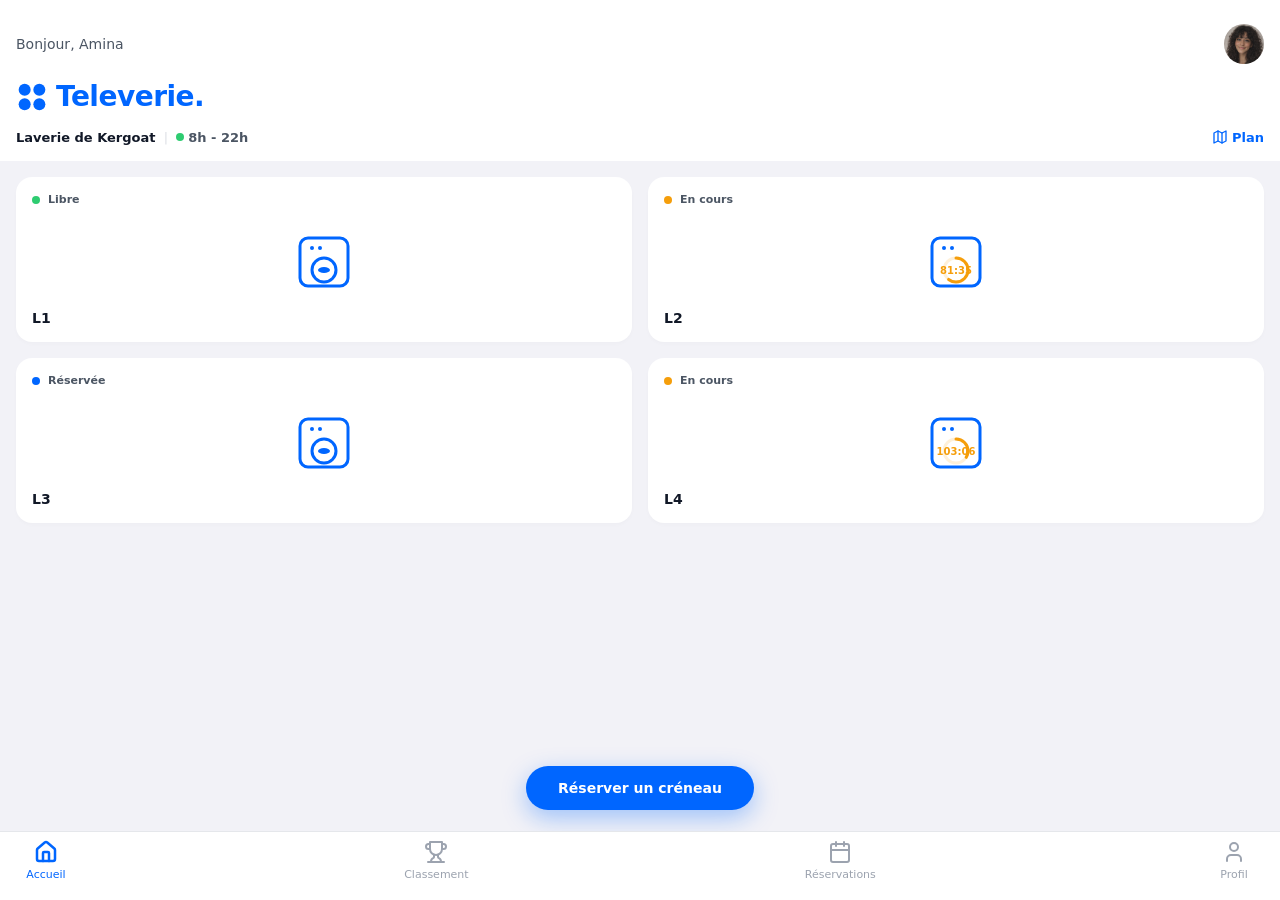
==== commit adb75606: "Rankings V1.4" ====
--- a/index.html
+++ b/index.html
@@ -19,8 +19,10 @@
     <script src="js/views/home.js"></script>
     <script src="js/views/profile.js"></script>
     <script src="js/views/ranking.js"></script>
+    <script src="js/services/ranking.service.js"></script>
     <script src="js/services/reservations.service.js"></script>
     <script src="js/views/reservations.js"></script>
     <script src="js/app.js"></script>
+
 </body>
 </html>
--- a/styles/views/profile.css
+++ b/styles/views/profile.css
@@ -1,16 +1,39 @@
-.profile-container {
-    padding: var(--space-4) var(--space-6) 100px; /* Padding bottom para la navbar */
+.profile-wrapper {
+    position: relative;
+    width: 100%;
+}
+
+.profile-view {
+    padding: var(--space-4) var(--space-6) 100px;
     display: flex;
     flex-direction: column;
     gap: var(--space-6);
-}
-
-/* Header */
+    animation: fadeIn 0.2s ease-in-out;
+}
+
+.profile-view--hidden {
+    display: none !important;
+}
+
+/* Header principal y sub-headers */
 .profile-header {
     display: flex;
     justify-content: space-between;
     align-items: center;
     margin-top: var(--space-4);
+}
+.profile-sub-header {
+    display: flex;
+    align-items: center;
+    gap: var(--space-3);
+    margin-top: var(--space-4);
+}
+.profile-back-btn {
+    display: flex;
+    align-items: center;
+    justify-content: center;
+    color: var(--color-text-primary);
+    margin-left: -var(--space-2);
 }
 .profile-header__subtitle {
     font-size: var(--text-xs);
@@ -75,7 +98,7 @@
 
 /* Score */
 .profile-score {
-    background-color: #f0f7ff; /* Azul muy claro */
+    background-color: #f0f7ff; 
     border-radius: var(--radius-lg);
     padding: var(--space-4);
     display: flex;
@@ -116,7 +139,7 @@
     border-bottom: none;
 }
 .profile-ranking__item--active {
-    background-color: #1a202c; /* Oscuro */
+    background-color: #1a202c; 
     color: var(--color-bg-surface);
 }
 .profile-ranking__pos {
@@ -180,3 +203,9 @@
     color: var(--color-text-primary);
     box-shadow: 0 2px 8px rgba(0,0,0,0.02);
 }
+
+/* Animaciones */
+@keyframes fadeIn {
+    from { opacity: 0; transform: translateX(10px); }
+    to { opacity: 1; transform: translateX(0); }
+}
--- a/styles/views/reservations.css
+++ b/styles/views/reservations.css
@@ -1,3 +1,8 @@
+.reservations-modal-layer[hidden],
+.reservations-modal[hidden] {
+    display: none !important;
+}
+
 body.reservations-modal-open {
     overflow: hidden;
 }
